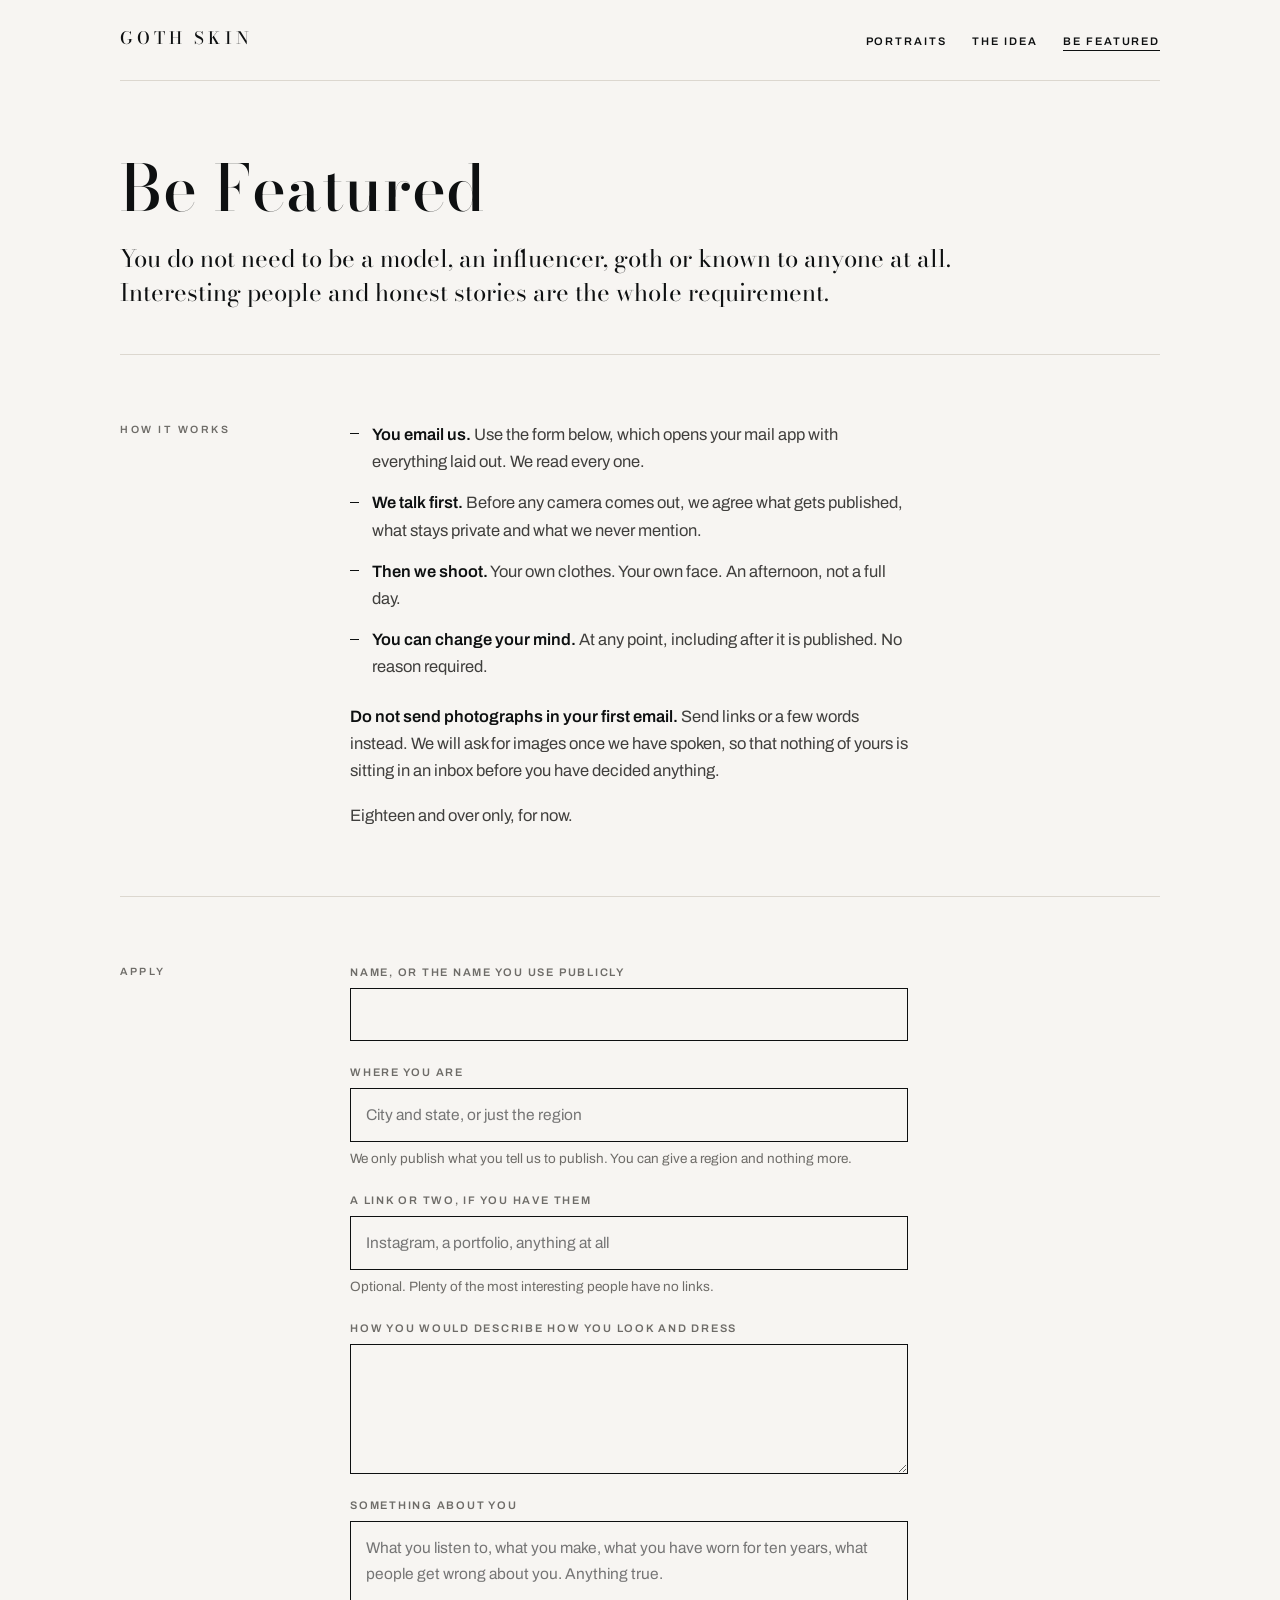
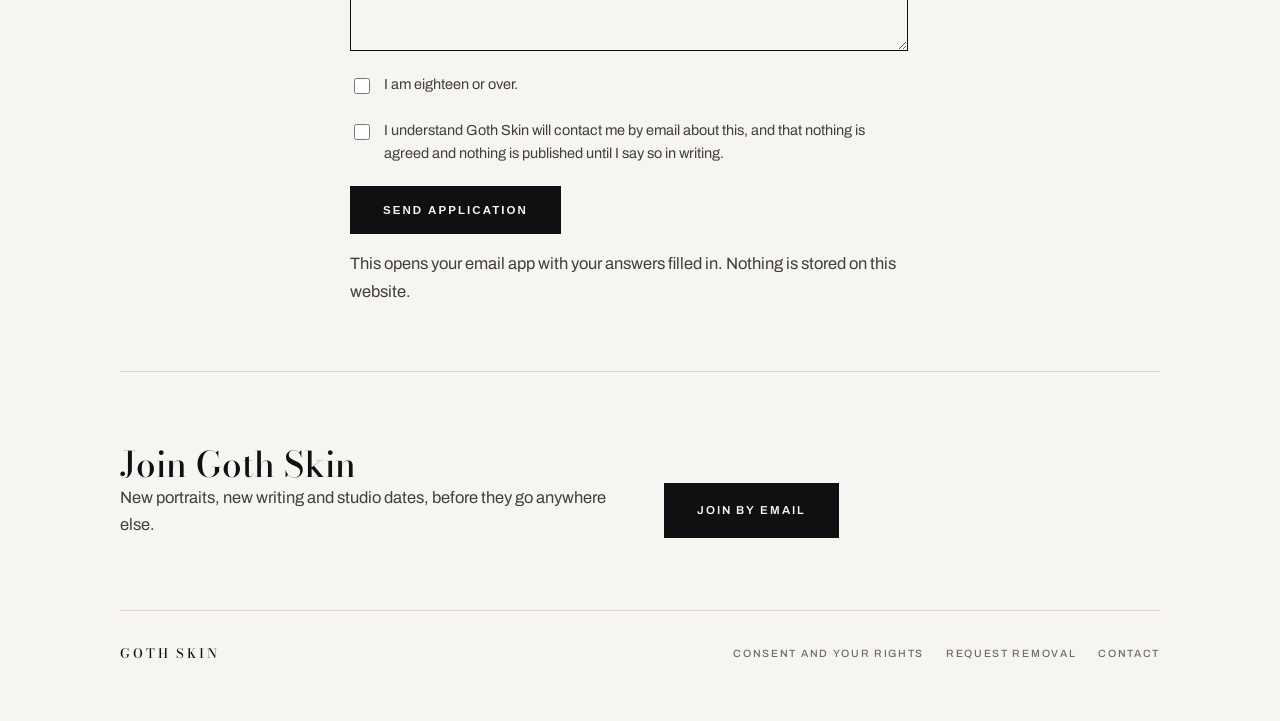
==== be-featured.html @ 442466db "Initial site: Goth Skin, Dark by Nature" ====
<!doctype html>
<html lang="en">
<head>
<meta charset="utf-8">
<meta name="viewport" content="width=device-width,initial-scale=1">
<title>Be Featured — Goth Skin</title>
<meta name="description" content="Apply to be photographed by Goth Skin. You do not need to be a model, an influencer or known to anyone.">
<link rel="canonical" href="https://gothskin.com/be-featured.html">
<meta property="og:type" content="website">
<meta property="og:title" content="Be Featured — Goth Skin">
<meta property="og:description" content="Apply to be photographed by Goth Skin. You do not need to be a model, an influencer or known to anyone.">
<meta property="og:image" content="https://gothskin.com/assets/og.png">
<meta property="og:url" content="https://gothskin.com/be-featured.html">
<meta name="twitter:card" content="summary_large_image">
<meta name="robots" content="index,follow,noai,noimageai">
<link rel="icon" href="assets/favicon-32.png" sizes="32x32">
<link rel="icon" href="assets/favicon-512.png" sizes="512x512">
<link rel="apple-touch-icon" href="assets/apple-touch-icon.png">
<link rel="preconnect" href="https://fonts.googleapis.com"><link rel="preconnect" href="https://fonts.gstatic.com" crossorigin><link rel="stylesheet" href="https://fonts.googleapis.com/css2?family=Bodoni+Moda:ital,opsz,wght@0,6..96,400;0,6..96,500;1,6..96,400&family=Archivo:wght@400;500;600&display=swap">
<link rel="stylesheet" href="assets/site.css">
</head>
<body>
<a class="skip" href="#main">Skip to content</a>
<div class="wrap">
<nav class="nav">
  <a class="mark" href="index.html">GOTH SKIN</a>
  <ul><li><a href="portraits.html">Portraits</a></li><li><a href="about.html">The Idea</a></li><li><a href="be-featured.html" aria-current="page">Be Featured</a></li></ul>
</nav>
<main id="main">

<section class="plain" style="padding-block:clamp(48px,7vw,76px) clamp(30px,4vw,44px)">
  <h1 class="bod">Be Featured</h1>
  <p class="lead" style="margin-top:22px">You do not need to be a model, an influencer, goth or known to anyone at all. Interesting people and honest stories are the whole requirement.</p>
</section>

<section>
  <div class="grid">
    <p class="lab">How it works</p>
    <div class="body">
      <ul class="marks">
        <li><b>You email us.</b> Use the form below, which opens your mail app with everything laid out. We read every one.</li>
        <li><b>We talk first.</b> Before any camera comes out, we agree what gets published, what stays private and what we never mention.</li>
        <li><b>Then we shoot.</b> Your own clothes. Your own face. An afternoon, not a full day.</li>
        <li><b>You can change your mind.</b> At any point, including after it is published. No reason required.</li>
      </ul>
      <p style="margin-top:22px"><strong>Do not send photographs in your first email.</strong> Send links or a few words instead. We will ask for images once we have spoken, so that nothing of yours is sitting in an inbox before you have decided anything.</p>
      <p>Eighteen and over only, for now.</p>
    </div>
  </div>
</section>

<section>
  <div class="grid">
    <p class="lab">Apply</p>
    <div class="body">
      <form id="apply">
        <div class="field">
          <label for="name">Name, or the name you use publicly</label>
          <input type="text" id="name" name="name" autocomplete="name" required>
        </div>
        <div class="field">
          <label for="where">Where you are</label>
          <input type="text" id="where" name="where" placeholder="City and state, or just the region">
          <p class="hint">We only publish what you tell us to publish. You can give a region and nothing more.</p>
        </div>
        <div class="field">
          <label for="links">A link or two, if you have them</label>
          <input type="text" id="links" name="links" placeholder="Instagram, a portfolio, anything at all">
          <p class="hint">Optional. Plenty of the most interesting people have no links.</p>
        </div>
        <div class="field">
          <label for="style">How you would describe how you look and dress</label>
          <textarea id="style" name="style"></textarea>
        </div>
        <div class="field">
          <label for="story">Something about you</label>
          <textarea id="story" name="story" placeholder="What you listen to, what you make, what you have worn for ten years, what people get wrong about you. Anything true."></textarea>
        </div>
        <div class="check">
          <input type="checkbox" id="age" name="age" required>
          <label for="age">I am eighteen or over.</label>
        </div>
        <div class="check">
          <input type="checkbox" id="consent" name="consent" required>
          <label for="consent">I understand Goth Skin will contact me by email about this, and that nothing is agreed and nothing is published until I say so in writing.</label>
        </div>
        <button class="btn" type="submit">Send application</button>
        <p class="hint" style="margin-top:16px">This opens your email app with your answers filled in. Nothing is stored on this website.</p>
      </form>
    </div>
  </div>
</section>

<script>
document.getElementById('apply').addEventListener('submit', function (e) {
  e.preventDefault();
  var f = e.target;
  var get = function (id) { return (f.querySelector('#' + id) || {}).value || ''; };
  var body = [
    'Name: ' + get('name'),
    'Where: ' + get('where'),
    'Links: ' + get('links'),
    '',
    'Style:',
    get('style'),
    '',
    'About me:',
    get('story'),
    '',
    'I confirm I am 18 or over.'
  ].join('\n');
  window.location.href = 'mailto:hello@gothskin.com'
    + '?subject=' + encodeURIComponent('Be Featured: ' + get('name'))
    + '&body=' + encodeURIComponent(body);
});
</script>
</main>
<div class="join">
  <div>
    <h2>Join Goth Skin</h2>
    <p>New portraits, new writing and studio dates, before they go anywhere else.</p>
  </div>
  <div class="btns">
    <a class="btn" href="mailto:hello@gothskin.com?subject=Join%20Goth%20Skin">Join by email</a>
  </div>
</div>
<footer>
  <span class="bod" style="font-size:13px;letter-spacing:.22em;text-transform:none;color:var(--ink)">GOTH SKIN</span>
  <span class="links">
    <a href="consent.html">Consent and your rights</a>
    <a href="mailto:hello@gothskin.com?subject=Removal%20request">Request removal</a>
    <a href="mailto:hello@gothskin.com">Contact</a>
  </span>
</footer>
</div>
</body>
</html>
---- assets/site.css ----
/* Goth Skin — Dark by Nature
   One stylesheet for the whole site. Two colours, two typefaces, no accent. */

:root{
  --bone:#F7F5F2;
  --bone-2:#EFECE7;
  --ink:#0E1011;
  --ink-2:#403F3D;
  --muted:#6E6C68;
  --faint:#9E9B95;
  --rule:#DCD7CF;
  --gutter:24px;
  --measure:62ch;
}

*{box-sizing:border-box}
html{-webkit-text-size-adjust:100%}
body{
  margin:0;
  background:var(--bone);
  color:var(--ink);
  font-family:"Archivo","Helvetica Neue",Arial,sans-serif;
  font-size:16.5px;
  line-height:1.65;
  -webkit-font-smoothing:antialiased;
  padding-inline:var(--gutter);
}
img{max-width:100%;height:auto;display:block}
a{color:var(--ink);text-decoration:none}
a:hover{color:var(--muted)}
a:focus-visible,button:focus-visible,input:focus-visible,
textarea:focus-visible,select:focus-visible{
  outline:2px solid var(--ink);outline-offset:3px
}
.wrap{max-width:1040px;margin:0 auto}
.narrow{max-width:940px;margin:0 auto}
.bod{font-family:"Bodoni Moda",Didot,"Times New Roman",serif;font-weight:500}
.lab{
  font-size:10.5px;font-weight:600;letter-spacing:.24em;
  text-transform:uppercase;color:var(--muted);margin:0;
}
.skip{
  position:absolute;left:-9999px;top:0;background:var(--ink);color:var(--bone);
  padding:12px 18px;z-index:99;
}
.skip:focus{left:0}

/* ---------- nav ---------- */
.nav{
  display:flex;align-items:center;justify-content:space-between;gap:20px;
  padding-block:24px;border-bottom:1px solid var(--rule);flex-wrap:wrap;
}
.nav .mark{
  font-family:"Bodoni Moda",Didot,serif;font-weight:500;
  font-size:17px;letter-spacing:.24em;
}
.nav ul{display:flex;gap:26px;list-style:none;margin:0;padding:0;flex-wrap:wrap}
.nav a{
  font-size:11px;font-weight:600;letter-spacing:.17em;text-transform:uppercase;
  padding-bottom:3px;border-bottom:1px solid transparent;
}
.nav a[aria-current="page"]{border-bottom-color:var(--ink)}

/* ---------- type ---------- */
h1,h2,h3{font-family:"Bodoni Moda",Didot,"Times New Roman",serif;font-weight:500;margin:0}
h1{font-size:clamp(2.2rem,7vw,4rem);line-height:.98;letter-spacing:.01em;text-wrap:balance}
h2{font-size:clamp(1.5rem,4vw,2.2rem);line-height:1.14;text-wrap:balance}
h3{font-size:clamp(1.15rem,2.6vw,1.45rem);line-height:1.2}
p{margin:0 0 18px;color:var(--ink-2);max-width:var(--measure)}
p:last-child{margin-bottom:0}
strong{color:var(--ink);font-weight:600}
.lead{
  font-family:"Bodoni Moda",Didot,serif;
  font-size:clamp(1.15rem,2.6vw,1.5rem);line-height:1.42;color:var(--ink);
}

/* ---------- sections ---------- */
section{padding-block:clamp(44px,6vw,66px);border-top:1px solid var(--rule)}
section.plain{border-top:none}
.grid{display:grid;grid-template-columns:190px minmax(0,1fr);gap:40px;align-items:start}
@media (max-width:760px){.grid{grid-template-columns:1fr;gap:14px}}
.body{max-width:var(--measure)}

ul.marks{margin:0;padding:0;list-style:none;max-width:var(--measure)}
ul.marks li{position:relative;padding-left:22px;margin-bottom:14px;color:var(--ink-2)}
ul.marks li:last-child{margin-bottom:0}
ul.marks li::before{content:"";position:absolute;left:0;top:.75em;width:9px;height:1px;background:var(--ink)}
ul.marks li b{color:var(--ink);font-weight:600}

/* ---------- manifesto ---------- */
.manifesto{
  padding-block:clamp(64px,11vw,128px) clamp(64px,11vw,120px);
  display:flex;flex-direction:column;gap:clamp(24px,4vw,42px);
  max-width:min(760px,100%);margin-inline:auto;
}
.manifesto p{
  font-family:"Bodoni Moda",Didot,serif;
  font-size:clamp(1.5rem,5vw,2.9rem);
  line-height:1.18;font-weight:400;margin:0;max-width:none;
  color:var(--ink);text-wrap:balance;
}

/* ---------- buttons ---------- */
.btn{
  display:inline-flex;align-items:center;justify-content:center;
  background:var(--ink);color:var(--bone);
  font-size:11.5px;font-weight:600;letter-spacing:.18em;text-transform:uppercase;
  padding:17px 32px;min-height:48px;border:1px solid var(--ink);cursor:pointer;
}
.btn:hover{background:#2E2D2A;color:var(--bone)}
.btn.ghost{background:transparent;color:var(--ink)}
.btn.ghost:hover{background:var(--ink);color:var(--bone)}
.btns{display:flex;gap:14px;flex-wrap:wrap}

/* ---------- portrait grid ---------- */
.portraits{
  display:grid;grid-template-columns:repeat(auto-fill,minmax(230px,1fr));
  gap:clamp(20px,3vw,40px);
}
.portrait{display:flex;flex-direction:column}
.portrait .frame{
  aspect-ratio:3/4;background:var(--bone-2);
  display:flex;align-items:flex-end;justify-content:center;overflow:hidden;
}
.portrait .frame img{width:100%;height:100%;object-fit:cover;object-position:center top}
.portrait .rule{height:1px;background:var(--ink)}
.portrait .nm{font-family:"Bodoni Moda",Didot,serif;font-size:1.55rem;margin-top:15px;line-height:1.1}
.portrait .meta{
  font-size:10px;font-weight:600;letter-spacing:.2em;text-transform:uppercase;
  color:var(--muted);margin-top:7px;
}
.portrait.empty .frame{border:1px dashed #C8C2B9}
.portrait.empty .rule{background:var(--rule)}
.portrait.empty .nm{color:var(--faint);font-size:1.15rem;letter-spacing:.01em}
.portrait.empty .meta{color:var(--faint)}

/* ---------- forms ---------- */
form{max-width:640px}
.field{display:flex;flex-direction:column;gap:7px;margin-bottom:22px}
.field label{font-size:11px;font-weight:600;letter-spacing:.16em;text-transform:uppercase;color:var(--muted)}
.field .hint{font-size:13.5px;color:var(--muted);line-height:1.5;margin:0;max-width:none}
input[type=text],input[type=email],input[type=url],textarea,select{
  font:inherit;font-size:15.5px;color:var(--ink);background:var(--bone);
  border:1px solid var(--ink);padding:13px 15px;border-radius:0;width:100%;
}
textarea{min-height:130px;resize:vertical}
.check{display:flex;gap:11px;align-items:flex-start;margin-bottom:22px}
.check input{margin-top:5px;flex-shrink:0;width:16px;height:16px;accent-color:var(--ink)}
.check label{font-size:14.5px;color:var(--ink-2);line-height:1.55}

/* ---------- panels ---------- */
.panel{background:var(--bone-2);border:1px solid var(--rule);padding:clamp(22px,4vw,30px)}
.panel .note{margin:20px 0 0;font-size:14.5px;color:var(--muted);line-height:1.6}
.pair{
  display:grid;grid-template-columns:repeat(auto-fit,minmax(240px,1fr));gap:0;
  margin:6px 0 22px;border-top:1px solid var(--rule);border-left:1px solid var(--rule);
}
.pair > div{border-right:1px solid var(--rule);border-bottom:1px solid var(--rule);padding:20px 22px}
.pair h3{margin:0 0 10px;font-family:"Archivo",sans-serif;font-size:10.5px;font-weight:700;letter-spacing:.2em;text-transform:uppercase;color:var(--muted)}
.pair p{margin:0;font-size:15px;line-height:1.6}

/* ---------- join ---------- */
.join{
  border-top:1px solid var(--rule);padding-block:clamp(48px,7vw,72px);
  display:grid;grid-template-columns:repeat(2,minmax(0,1fr));gap:48px;align-items:end;
}
@media (max-width:820px){.join{grid-template-columns:1fr;gap:26px}}

/* ---------- cta ---------- */
.cta{padding-block:clamp(56px,8vw,88px);border-top:1px solid var(--ink);text-align:center}
.cta p{margin-inline:auto;margin-top:22px;margin-bottom:30px}

/* ---------- footer ---------- */
footer{
  border-top:1px solid var(--rule);padding-block:32px 56px;
  display:flex;align-items:center;justify-content:space-between;gap:16px;flex-wrap:wrap;
  font-size:10.5px;font-weight:500;letter-spacing:.16em;text-transform:uppercase;color:var(--muted);
}
footer a{color:var(--muted)}
footer .links{display:flex;gap:22px;flex-wrap:wrap}

@media (prefers-reduced-motion:reduce){
  *{animation:none!important;transition:none!important;scroll-behavior:auto!important}
}
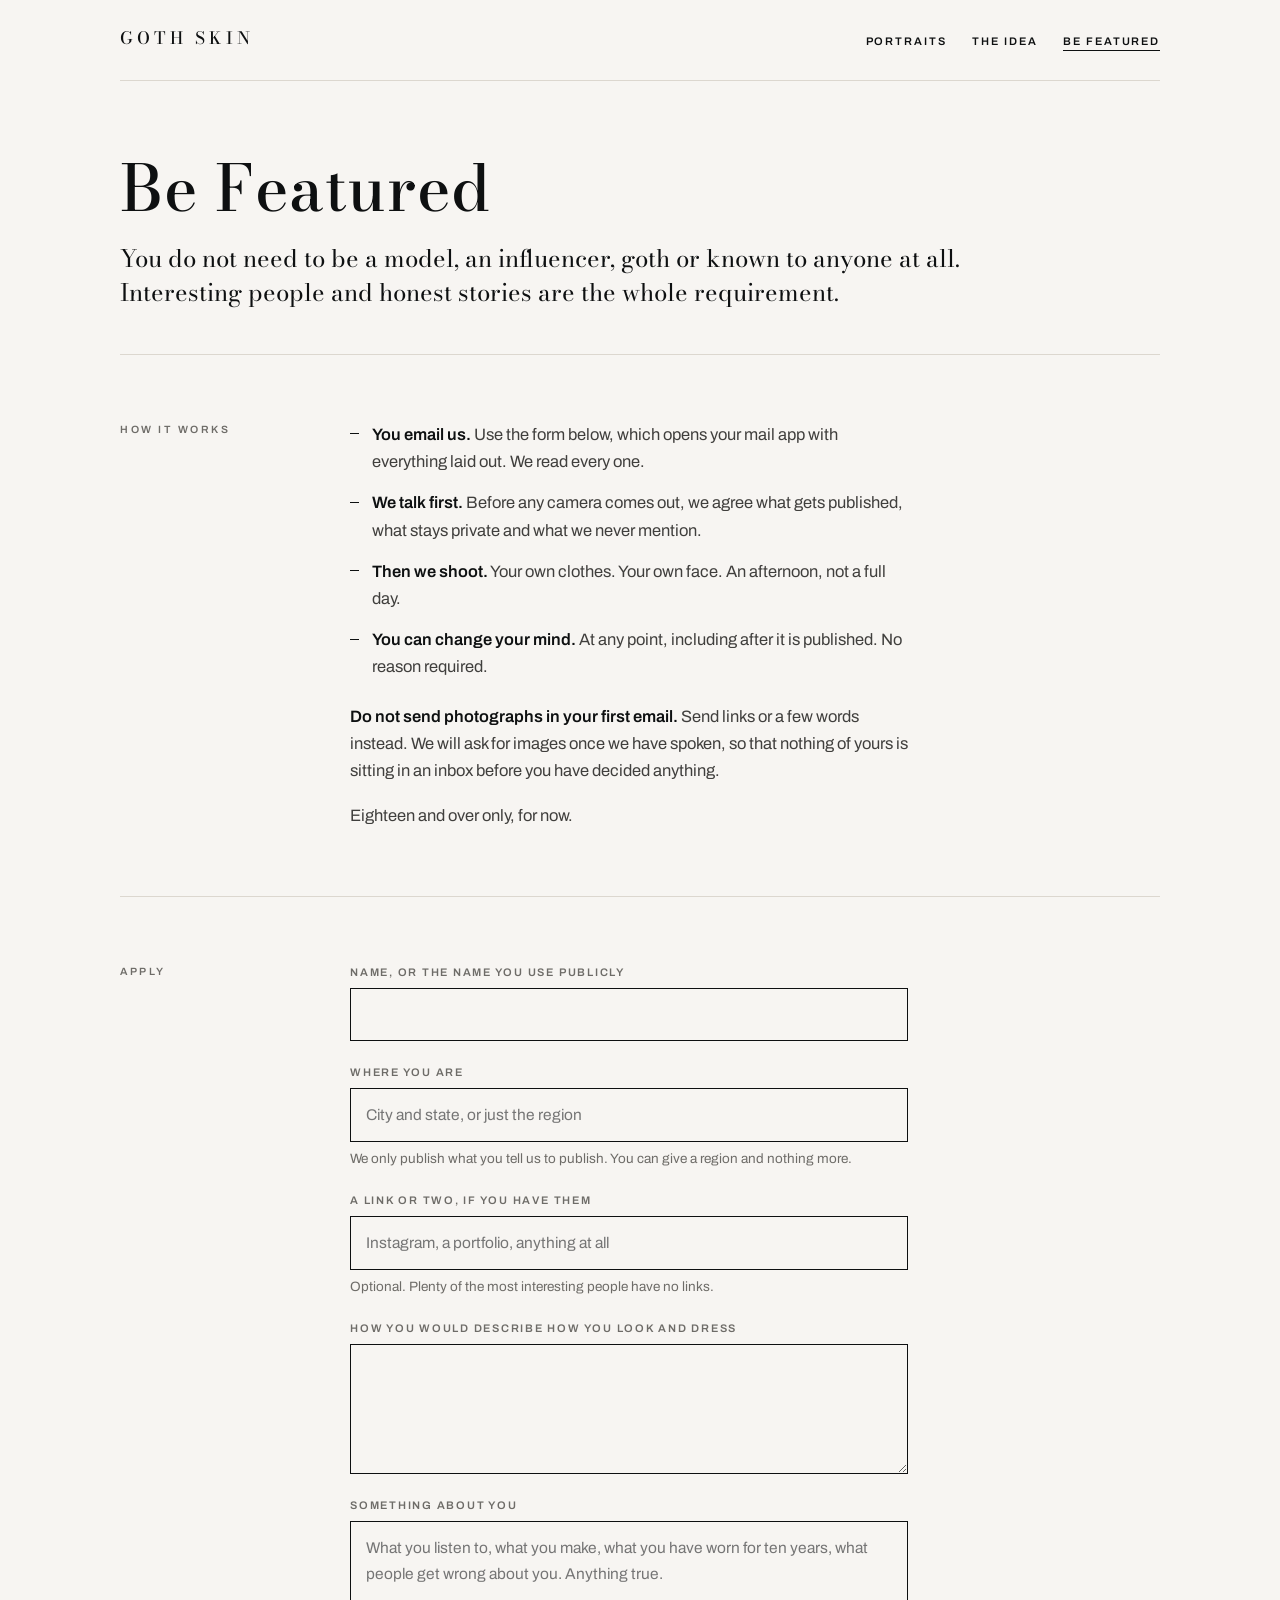
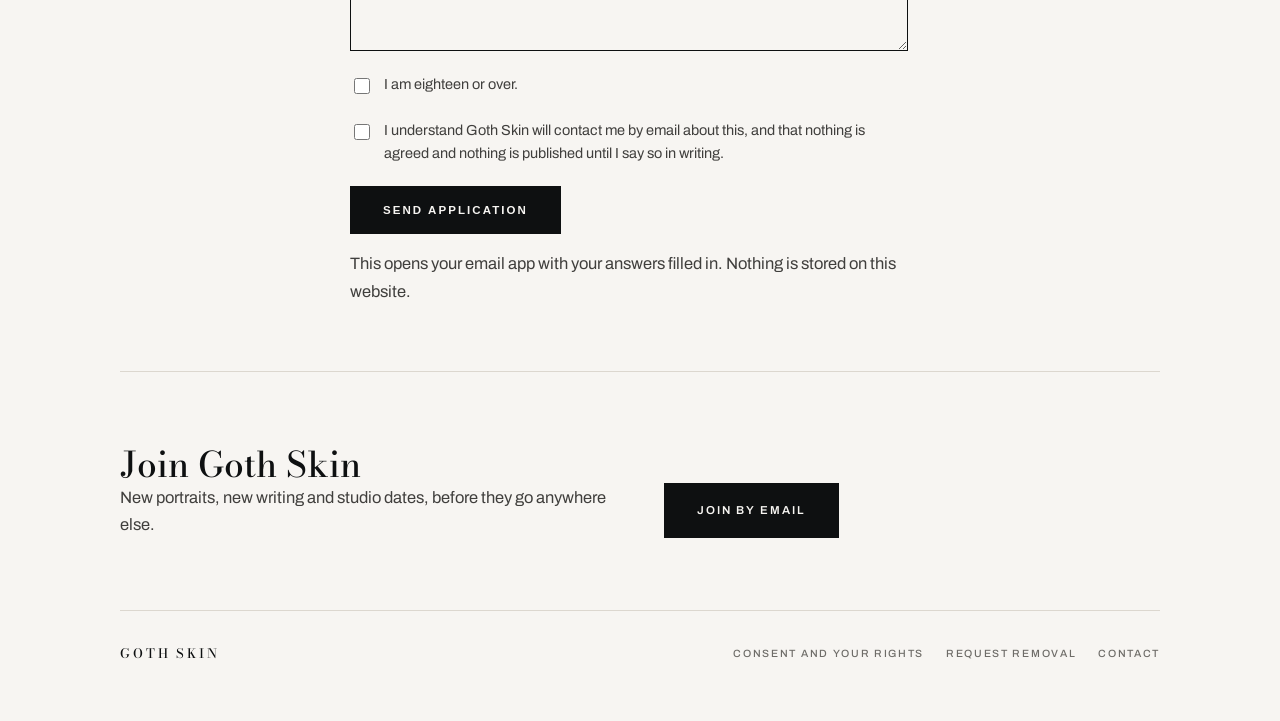
==== commit 84617e28: "Form: always show the composed application, do not rely on mailto" ====
--- a/be-featured.html
+++ b/be-featured.html
@@ -87,32 +87,89 @@
         <button class="btn" type="submit">Send application</button>
         <p class="hint" style="margin-top:16px">This opens your email app with your answers filled in. Nothing is stored on this website.</p>
       </form>
+
+      <div class="panel" id="fallback" hidden style="margin-top:28px">
+        <p class="lab" style="margin-bottom:12px">Your application, ready to send</p>
+        <p style="font-size:15px">If your mail app did not open, copy the message below and email it to
+        <a href="mailto:hello@gothskin.com" style="border-bottom:1px solid var(--ink)">hello@gothskin.com</a>.</p>
+        <label for="composed" style="position:absolute;left:-9999px">Your application text</label>
+        <textarea id="composed" readonly style="margin:14px 0;min-height:200px;background:var(--bone)"></textarea>
+        <div class="btns">
+          <button class="btn ghost" type="button" id="copybtn">Copy the message</button>
+          <a class="btn ghost" id="mailagain" href="mailto:hello@gothskin.com">Open mail app again</a>
+        </div>
+        <p class="note" id="copied" hidden>Copied. Paste it into a new email to hello@gothskin.com.</p>
+      </div>
     </div>
   </div>
 </section>
 
 <script>
-document.getElementById('apply').addEventListener('submit', function (e) {
-  e.preventDefault();
-  var f = e.target;
-  var get = function (id) { return (f.querySelector('#' + id) || {}).value || ''; };
-  var body = [
-    'Name: ' + get('name'),
-    'Where: ' + get('where'),
-    'Links: ' + get('links'),
-    '',
-    'Style:',
-    get('style'),
-    '',
-    'About me:',
-    get('story'),
-    '',
-    'I confirm I am 18 or over.'
-  ].join('\n');
-  window.location.href = 'mailto:hello@gothskin.com'
-    + '?subject=' + encodeURIComponent('Be Featured: ' + get('name'))
-    + '&body=' + encodeURIComponent(body);
-});
+(function () {
+  var form = document.getElementById('apply');
+  var panel = document.getElementById('fallback');
+  var composed = document.getElementById('composed');
+  var copybtn = document.getElementById('copybtn');
+  var copied = document.getElementById('copied');
+  var mailagain = document.getElementById('mailagain');
+
+  function val(id) {
+    var el = form.querySelector('#' + id);
+    return el ? el.value.trim() : '';
+  }
+
+  function buildBody() {
+    return [
+      'Name: ' + val('name'),
+      'Where: ' + val('where'),
+      'Links: ' + val('links'),
+      '',
+      'Style:',
+      val('style'),
+      '',
+      'About me:',
+      val('story'),
+      '',
+      'I confirm I am 18 or over.',
+      'I understand nothing is agreed and nothing is published until I say so in writing.'
+    ].join('\n');
+  }
+
+  form.addEventListener('submit', function (e) {
+    e.preventDefault();
+    var body = buildBody();
+    var subject = 'Be Featured: ' + (val('name') || 'application');
+    var href = 'mailto:hello@gothskin.com?subject=' + encodeURIComponent(subject)
+             + '&body=' + encodeURIComponent(body);
+
+    // Always show the message on the page. A mailto only does something when the
+    // visitor has a mail app registered, and plenty of people do not.
+    composed.value = 'To: hello@gothskin.com\nSubject: ' + subject + '\n\n' + body;
+    mailagain.setAttribute('href', href);
+    panel.hidden = false;
+    copied.hidden = true;
+    panel.scrollIntoView({ behavior: 'smooth', block: 'start' });
+
+    try { window.location.href = href; } catch (err) { /* no mail handler */ }
+  });
+
+  copybtn.addEventListener('click', function () {
+    composed.select();
+    composed.setSelectionRange(0, composed.value.length);
+    var done = false;
+    if (navigator.clipboard && navigator.clipboard.writeText) {
+      navigator.clipboard.writeText(composed.value).then(function () {
+        copied.hidden = false;
+      }, function () {
+        try { done = document.execCommand('copy'); } catch (e) {}
+        copied.hidden = !done;
+      });
+    } else {
+      try { done = document.execCommand('copy'); } catch (e) {}
+      copied.hidden = !done;
+    }
+  });
+}());
 </script>
 </main>
 <div class="join">
--- a/assets/site.css
+++ b/assets/site.css
@@ -35,6 +35,12 @@
 .wrap{max-width:1040px;margin:0 auto}
 .narrow{max-width:940px;margin:0 auto}
 .bod{font-family:"Bodoni Moda",Didot,"Times New Roman",serif;font-weight:500}
+
+/* Bodoni Moda is a variable font with an optical-size axis. Left on auto, the
+   browser swaps to the display cut at large sizes, which shears the serifs off
+   and thins the strokes to hairlines. Pinning it keeps the text cut, which is
+   far more legible and matches the logo artwork. */
+.bod,h1,h2,h3,.manifesto p,.nav .mark,.wm{font-optical-sizing:none}
 .lab{
   font-size:10.5px;font-weight:600;letter-spacing:.24em;
   text-transform:uppercase;color:var(--muted);margin:0;
@@ -70,7 +76,7 @@
 p:last-child{margin-bottom:0}
 strong{color:var(--ink);font-weight:600}
 .lead{
-  font-family:"Bodoni Moda",Didot,serif;
+  font-family:"Bodoni Moda",Didot,serif;font-optical-sizing:none;
   font-size:clamp(1.15rem,2.6vw,1.5rem);line-height:1.42;color:var(--ink);
 }
 
@@ -95,8 +101,8 @@
 }
 .manifesto p{
   font-family:"Bodoni Moda",Didot,serif;
-  font-size:clamp(1.5rem,5vw,2.9rem);
-  line-height:1.18;font-weight:400;margin:0;max-width:none;
+  font-size:clamp(1.5rem,5vw,2.8rem);
+  line-height:1.26;font-weight:500;margin:0;max-width:none;
   color:var(--ink);text-wrap:balance;
 }
 
@@ -182,3 +188,5 @@
 @media (prefers-reduced-motion:reduce){
   *{animation:none!important;transition:none!important;scroll-behavior:auto!important}
 }
+
+[hidden]{display:none!important}
